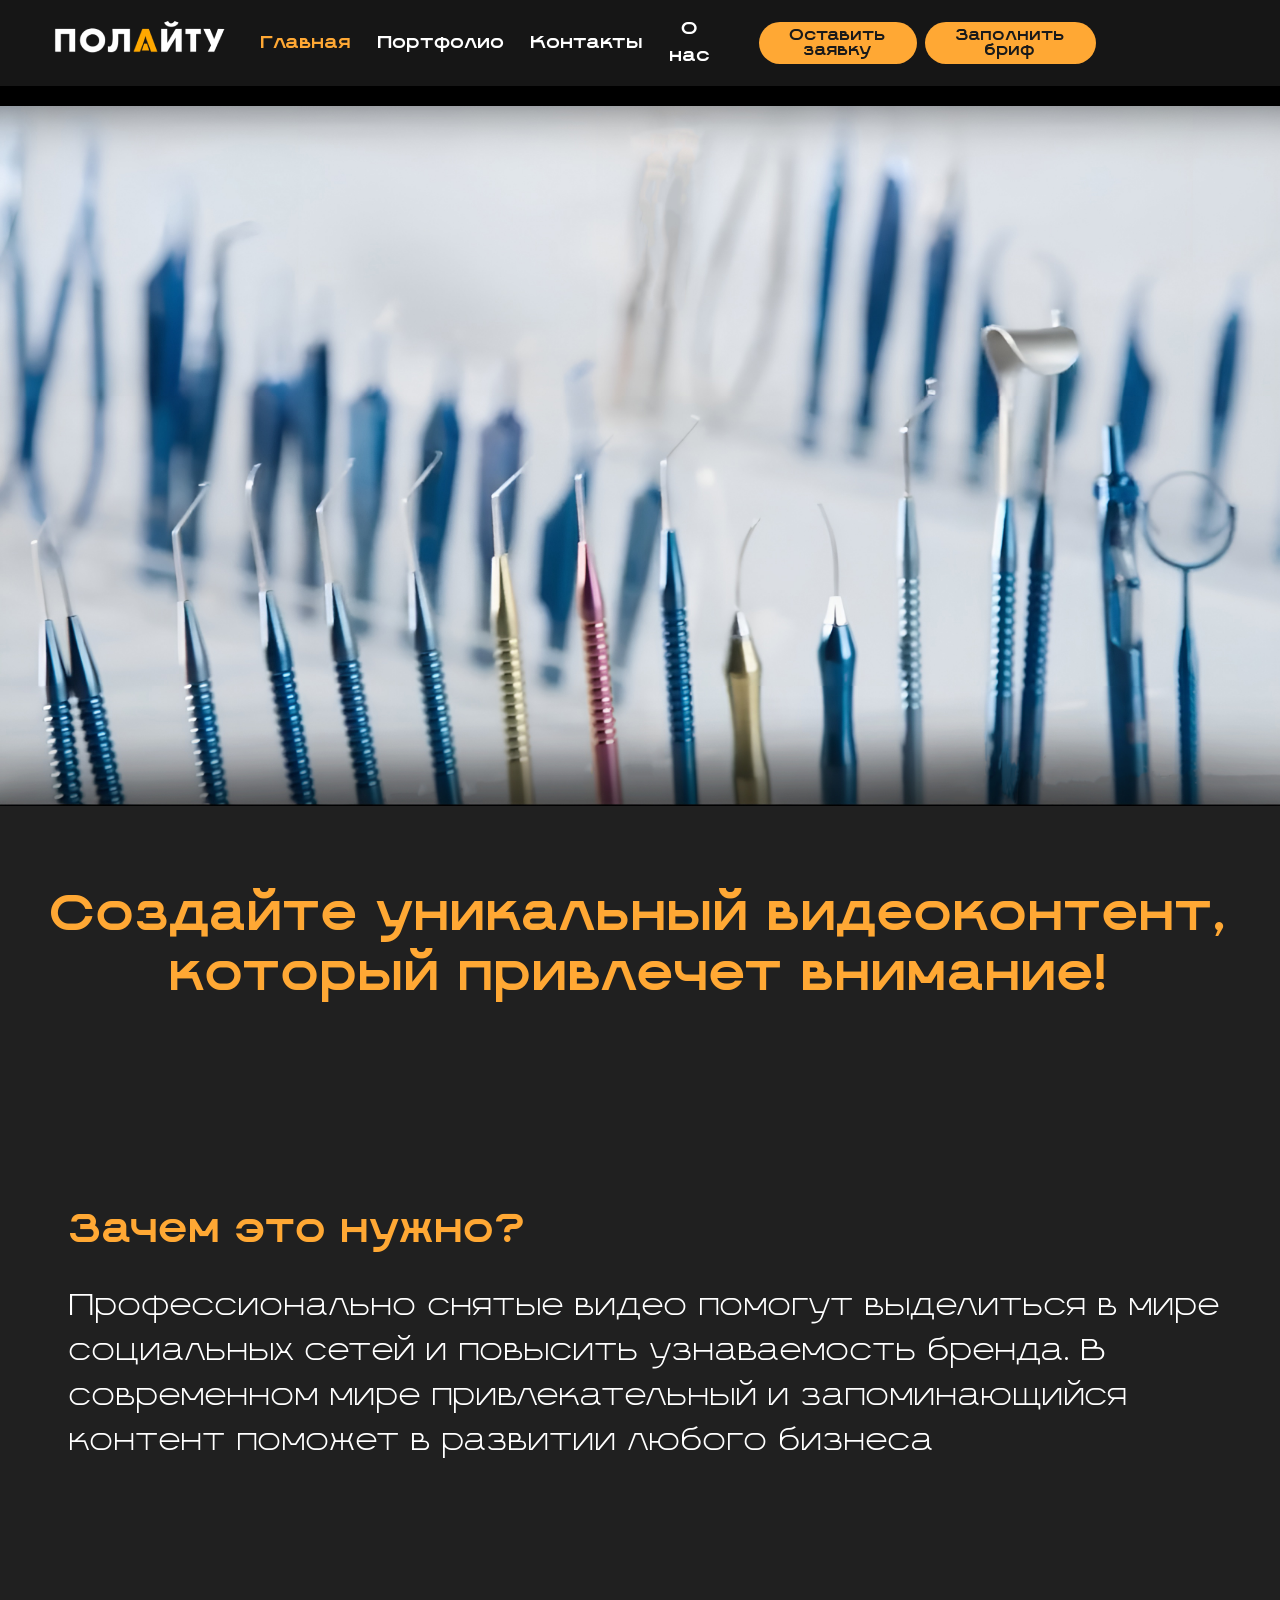
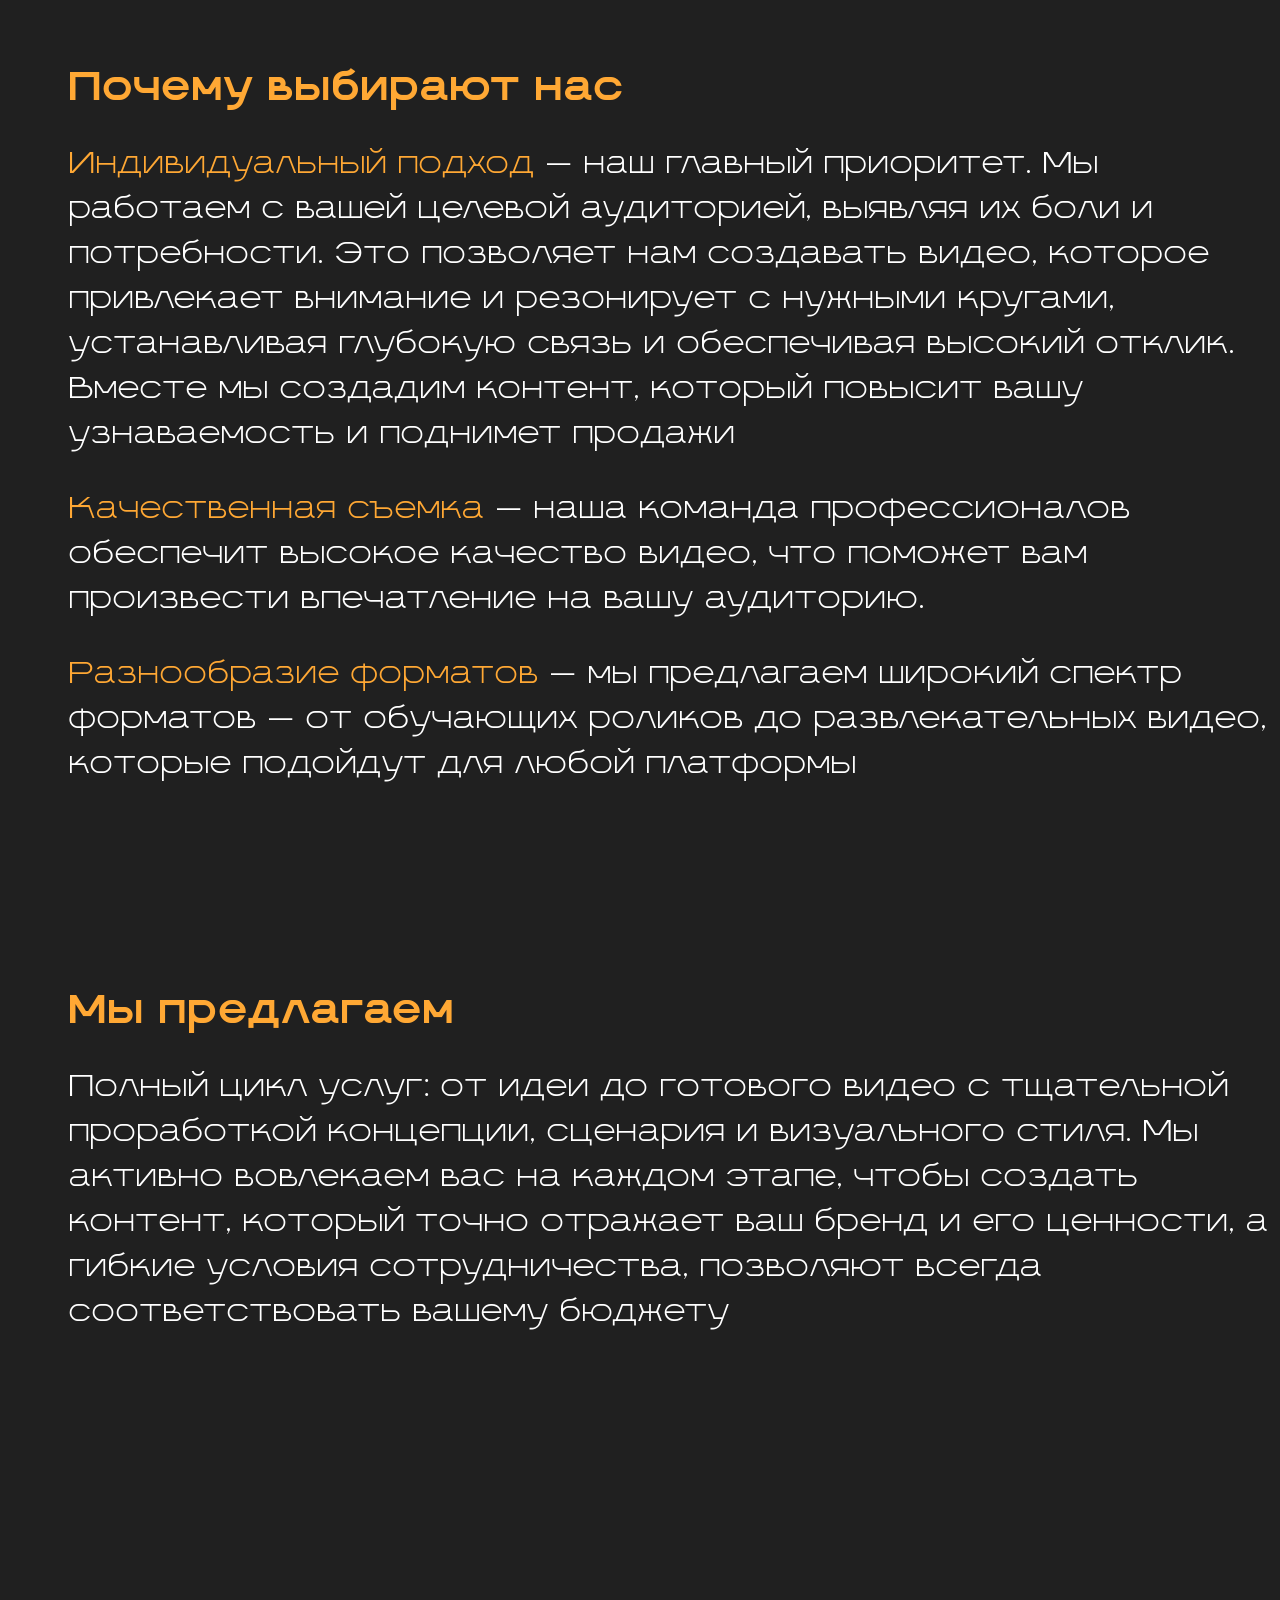
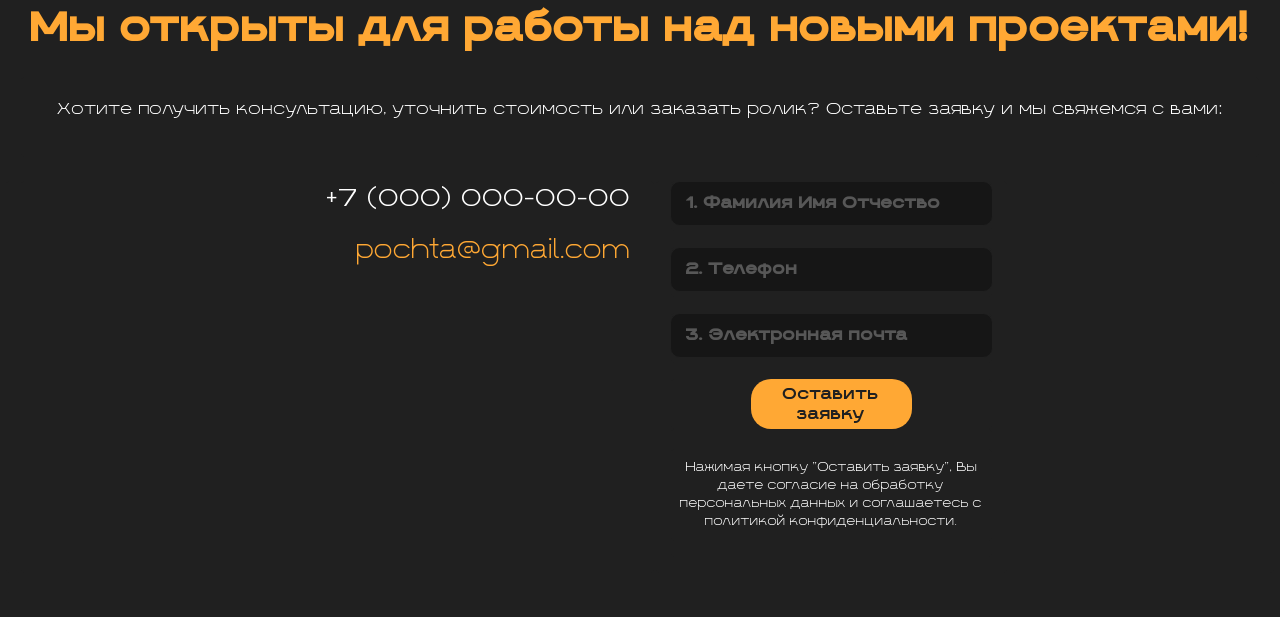
==== about_us.html @ df51874c "about us" ====
<!DOCTYPE html>
<html lang="en">
<head>
    <meta charset="UTF-8">
    <meta name="viewport" content="width=device-width, initial-scale=1.0">
    <link href="https://stackpath.bootstrapcdn.com/bootstrap/4.5.2/css/bootstrap.min.css" rel="stylesheet">
    <link rel="stylesheet" href="https://cdnjs.cloudflare.com/ajax/libs/font-awesome/6.0.0-beta3/css/all.min.css">
    <link rel="stylesheet" href="css/index.css">
    <link rel="stylesheet" href="css/about_us.css">
    <title>Document</title>
</head>
<header>
    <nav class="navbar navbar-expand">
        <div class="container-fluid">
            <div class="navbar-collapse justify-content-end col-8 col-xl-7" id="navbarNav">
                <ul class="navbar-nav">
                    <li class="nav-item">
                        <img src="src/img/main/logo.png">
                    </li>
                    <li class="nav-item p-d-flex">
                        <a class="nav-link active" href="index.html">Главная</a>
                    </li>
                    <li class="nav-item p-d-flex">
                        <a class="nav-link" href="portfolio.html">Портфолио</a>
                    </li>
                    <li class="nav-item p-d-flex">
                        <a class="nav-link" href="#">Контакты</a>
                    </li>
                    <li class="nav-item p-d-flex">
                        <a class="nav-link" href="#">О нас</a>
                    </li>
                </ul>
            </div>
            <div class="navbar-buttons d-flex justify-content-start col-4 col-xl-5">
                <button class="btn btn-custom mr-2"><a href="#form">Оставить <br>заявку</a></button>
                <button class="btn btn-custom"><a href="brief.html">Заполнить <br>бриф</a></button>
            </div>
        </div>
    </nav>
</header>
<body>
    <div class="black-top"></div>
    <button id="menu-toggle" class="menu-toggle">
        <i class="fas fa-bars"></i>
    </button>

    <!-- Sliding menu -->
    <div id="slide-menu" class="slide-menu" style="padding-top: 14px;">
        <ul class="navbar-nav flex-column">
            <li class="nav-item-menu">
                <img src="src/img/logo.png" alt="Logo" class="menu-logo">
            </li>
            <li class="nav-item-menu p-d-flex active border-b">
                <a class="nav-link" href="index.html" style="font-size: 25px !important;">Главная</a>
            </li>
            <li class="nav-item-menu p-d-flex border-b">
                <a class="nav-link" href="portfolio.html" style="font-size: 25px !important;">Портфолио</a>
            </li>
            <li class="nav-item-menu p-d-flex border-b">
                <a class="nav-link" href="#" style="font-size: 25px !important;">Контакты</a>
            </li>
            <li class="nav-item-menu p-d-flex border-b">
                <a class="nav-link" href="#" style="font-size: 25px !important;">О нас</a>
            </li>
            <li class="nav-item-menu mt-5">
                <button class="btn btn-custom mr-2" style="font-size: 25px !important;">Оставить заявку</button>
            </li>
            <li class="nav-item-menu">
                <button class="btn btn-custom active-button" style="font-size: 25px !important;"><a href="brief.html" class="active">Заполнить бриф</a></button>
            </li>
        </ul>
    </div>
    <!-- Overlay -->
    <div id="overlay" class="overlay"></div>
    <script src="js/script.js"></script>

    <section class="about-us-container">
        <div class="about-us-head">
            <img src="/src/img/main/one_new.jpg" alt="photo">
            <h1>Создайте уникальный видеоконтент,<br> который привлечет внимание!</h1>
        </div>

        <div class="why-its-needs">
            <h2>Зачем это нужно?</h2>
            <p>Профессионально снятые видео помогут выделиться в мире социальных сетей и повысить узнаваемость бренда. В современном мире привлекательный и запоминающийся контент поможет в развитии любого бизнеса</p>
        </div>

        <div class="why-choose-us">
            <h2>Почему выбирают нас</h2>
            <p class="wcup"><span style="color: #ffa834">Индивидуальный подход</span> — наш главный приоритет. Мы работаем с вашей целевой аудиторией, выявляя их боли и потребности. Это позволяет нам создавать видео, которое привлекает внимание и резонирует с нужными кругами, устанавливая глубокую связь и обеспечивая высокий отклик. Вместе мы создадим контент, который повысит вашу узнаваемость и поднимет продажи</p>
            <p class="wcup"><span style="color: #ffa834">Качественная съемка</span> — наша команда профессионалов обеспечит высокое качество видео, что поможет вам произвести впечатление на вашу аудиторию.</p>
            <p><span style="color: #ffa834">Разнообразие форматов</span> — мы предлагаем широкий спектр форматов — от обучающих роликов до развлекательных видео, которые подойдут для любой платформы</p>
        </div>

        <div class="we-offer">
            <h2>Мы предлагаем</h2>
            <p>Полный цикл услуг: от идеи до готового видео с тщательной проработкой концепции, сценария и визуального стиля. Мы активно вовлекаем вас на каждом этапе, чтобы создать контент, который точно отражает ваш бренд и его ценности, а гибкие условия сотрудничества, позволяют всегда соответствовать вашему бюджету</p>
        </div>
    </section>

    <div class="application-form" id="form">
        <h1 class="text-center mb-4">Мы открыты для работы над новыми проектами!</h1>
        <section class="form-substr mb-4">
            <p>Хотите получить консультацию, уточнить стоимость или заказать ролик? Оставьте заявку и мы свяжемся с вами:</p>
        </section>
        <section class="row row-cols-1 row-cols-lg-2 contact-info mb-4 justify-content-center">
            <div class="col-12 col-lg-6 pr-4 mb-4 mb-lg-0">
                <p id="form-num">+7 (000) 000-00-00</p>
                <p id="form-mail">pochta@gmail.com</p>
            </div>
            <form id="application-form" class="col-12 col-lg-6 row">
                <div class="row row-cols-1 col-10 col-sm-8 col-lg-7 offset-1 offset-sm-2 offset-lg-0 form-inner">
                    <div class="form-group justify-content-center">
                        <input type="text" class="form-controle" id="fullname" name="fullname" placeholder="1. Фамилия Имя Отчество" required>
                    </div>
                    <div class="form-group justify-content-center">
                        <input type="tel" class="form-controle" id="phone" name="phone" placeholder="2. Телефон" required>
                    </div>
                    <div class="form-group justify-content-center">
                        <input type="email" class="form-controle" id="email" name="email" placeholder="3. Электронная почта" required>
                    </div>
                    <div class="d-flex justify-content-center">
                        <button type="submit" class="btn btn-primary col-8 col-sm-6">Оставить<br>заявку</button>
                    </div>
                    <div class="form-group">
                        <p class="privacy">Нажимая кнопку "Оставить заявку", Вы даете согласие на обработку персональных данных и соглашаетесь с политикой конфиденциальности.</p>
                    </div>
                </div>
            </form>
            
        </section>
    </div>

    <script src="https://code.jquery.com/jquery-3.5.1.slim.min.js"></script>
    <script src="https://cdn.jsdelivr.net/npm/@popperjs/core@2.5.4/dist/umd/popper.min.js"></script>
    <script src="https://stackpath.bootstrapcdn.com/bootstrap/4.5.2/js/bootstrap.min.js"></script>
</body>
</html>
---- css/index.css ----
/* Подключение шрифта Etude Noire из папки src/fonts */
@font-face {
    font-family: 'Etude Noire Medium'; 
    src: url('/src/fonts/Etude Noire Medium.ttf') format('truetype');
    font-weight: normal; 
    font-style: normal; 
}
@font-face {
    font-family: 'Etude Noire Bold'; 
    src: url('src/fonts/Etude Noire Bold.ttf') format('truetype');
    font-weight: normal; 
    font-style: normal; 
}
@font-face {
    font-family: 'Etude Noire Light'; 
    src: url('/src/fonts/Etude Noire Light.ttf') format('truetype');
    font-weight: normal; 
    font-style: normal; 
}
@font-face {
    font-family: 'Etude Noire Regular'; 
    src: url('src/fonts/Etude Noire Regular.ttf') format('truetype');
    font-weight: normal; 
    font-style: normal; 
}


body, h1, h2, h3, h4, h5, h6, p, a, button, .nav-link, .btn, .case-button a {
    font-family: 'Etude Noire Medium', sans-serif;
}

body {
    margin: 0;
    background-color: #202020;
    color: white;
}

html {
    scroll-behavior: smooth;
  }

/* Main-video */


.video-container {
    position: relative;
    width: 100%; 
    height: 750px; 
    margin: 0 auto;
    overflow: hidden; 
    margin-bottom: 100px;
}

#myVideo {
    position: absolute;
    top: 0;
    left: 0;
    width: 100%;
    height: 100%;
    object-fit: cover; 
    z-index: -1;
}

.black-top {
    background-color: black;
    height: 20px;
    width: 100%;
}

.black-bottom {
    background-color: black;
    height: 20px;
    position: absolute;
    bottom: 0;
    left: 0;
    width: 100%;
}

.container-fluid {
    position: relative;
    z-index: 1;
    height: 100%; 
    display: flex;
    align-items: center;
    justify-content: center; 
    text-align: center;
}

.text-center {
    text-align: center;
}

.img-fluid {
    max-width: 100%;
    height: auto;
}

.display-3 {
    font-size: 150px;
    font-weight: 600;
    line-height: 1.2;
    margin-bottom: -20px !important;
}

.display-4 {
    font-size: 25px;
    font-weight: 600;
    line-height: 1.2;
    margin-bottom: 50px !important;
}

.lead {
    font-family: "Etude Noire Light", sans-serif;
    font-size: 30px;
    font-weight: 100;
}

.btn-warning {
    color: #fff;
    background-color: #FFA834;
    border-color: #FFA834;
    border-radius: 50px;
    padding: 10px 70px;
    line-height: 22px;

}

/*Коротко о нас*/
.section-title {
    color: #ffa834;
    font-size: 50px;
    margin-bottom: 20px;
    font-weight: 800;
}


.about-us-content {
    font-family: 'Etude Noire Light', sans-serif;
    margin-top: 40px;
}
.custom-span {
    display: inline-block; 
    margin-bottom: 10px; 
}


.feature {
    text-align: center;
    margin-bottom: 40px;
}

.feature h3 {
    color: #ffffff;
    font-size: 1.5rem;
    margin-bottom: 20px;
}

.feature p {
    font-family: 'Etude Noire Light';
}

.feature-icon {
    width: 100px;
    height: 100px;
    background-color: #FFA834;
    border-radius: 50%;
    display: flex;
    align-items: center;
    justify-content: center;
    margin: 0 auto 20px;
}

.feature-icon svg {
    width: 60px;
    height: 60px;
    fill: #1a1a1a;
}

.about-icon {
    color: #1a1a1a;
}
.about-us {
    opacity: 0;
    animation: fadeIn 2s forwards;
}
.section-title {
    animation-delay: 0s;
}
.about-us-content {
    animation-delay: 1s;
}
.feature {
    opacity: 0;
    animation: fadeIn 2s forwards;
}
.feature {
    animation-delay: 2s;
}


/*Кейсы*/
.cases-content {
    opacity: 0;
    transition: opacity 0.5s ease-in-out, transform 0.5s cubic-bezier(0.4, 0, 0.2, 1);
}

.title-container {
    height: 250px;
}

.imij, .klips, .reports, .photo, .social {
    margin: 20px 0px;
    width: 100%;
    height: 800px;
    background-size: cover; 
    background-position: center;
    background-repeat: no-repeat;
    transition: filter 2s ease; /*появление цвета!!!!!!!!!!!!*/
    filter: grayscale(100%); 
    overflow: hidden;
}

.klips:hover .cases-content,
.photo:hover .cases-content {
    opacity: 1;
    transform: translateX(0);
}

.klips .cases-content,
.photo .cases-content {
    transform: translateX(-50%);
}

.imij:hover .cases-content,
.reports:hover .cases-content,
.social:hover .cases-content {
    opacity: 1;
    transform: translateX(0);
}

.imij .cases-content,
.reports .cases-content,
.social .cases-content {
    transform: translateX(50%);
}



.imij:hover, .klips:hover, .reports:hover, .photo:hover, .social:hover {
    filter: grayscale(0%); 
}

.klips h1, .reports h1, 
.photo h1, .social {
    font-size: 70px;
    font-weight: 700;
}

.imij h1 {
    font-size: 70px;
    font-weight: 600;
    color: rgba(15, 51, 78, 1);
}

.klips h1 {
    color: rgba(255, 71, 129, 1);
}

.reports h1 {
    color: rgba(72, 255, 154, 1);
}

.photo h1 {
    color: rgba(188, 166, 151, 1);
}

.social h1 {
    color: rgba(103, 65, 53, 1);
    font-weight: 600;
    font-size: 80px;
}

.imij {
    background-image: url('/src/img/main/one_new.jpg');
}

.klips {
    background-image: url('/src/img/main/two_new.png');
}

.reports {
    background-image: url('/src/img/main/three.png');
}

.photo {
    background-image: url('/src/img/main/four.jpg');
}

.social {
    background-image: url('/src/img/main/five_new.png');
}

.cases-content {
    height: 100%;
    padding-bottom: 100px;
}

.imij .cases-content {
    background-color: rgba(219, 224, 230, 0.8);
}

.klips .cases-content {
    background-color: rgba(125, 53, 70, 0.8);
}

.reports .cases-content {
    background-color: rgba(0, 112, 50, 0.5);
}

.photo .cases-content {
    background-color: rgba(34, 48, 42, 0.8);
}

.social .cases-content {
    background-color: rgba(255, 152, 121, 0.7);
}

.case-button { 
    height: 80px;
    color: white;
    border: none;
    padding: 10px 20px;
    font-size: 16px;
    border-radius: 5px;
    transform: scale(1);
    transition: transform 2s ease, background-color 2s ease;
    line-height: 20px !important;
}

.case-button:hover {
    transform: scale(1.1);
    transition: transform 0.5s ease, background-color 0.5s ease;
}

.imij .case-button {
    background-color: rgba(15, 51, 78, 1) !important;
}

.imij .case-button:hover {
    background-color: rgb(28, 113, 177) !important; 
}

.klips .case-button {
    background-color: rgba(255, 71, 129, 1) !important;
}

.klips .case-button:hover {
    background-color: rgba(255, 100, 150, 1) !important; 
}

.reports .case-button {
    background-color: rgba(72, 255, 154, 1) !important;
}

.reports .case-button:hover {
    background-color: rgb(20, 254, 125) !important; 
}

.photo .case-button {
    background-color: rgba(188, 166, 151, 1) !important;
}

.photo .case-button:hover {
    background-color: rgba(210, 190, 170, 1) !important; 
}

.social .case-button {
    background-color: rgba(103, 65, 53, 1);
}

.social .case-button:hover {
    background-color: rgb(144, 94, 79);
}

.case-button a {
    font-size: 30px;
    color: white !important;
}

#imij-title, #klips-title, #reports-title, #photo-title, #social-title {
    transition: opacity 0.5s ease;
}





/*Шапка*/
/* Existing styles */

a.active {
    color: #ffa834 !important;
}

.navbar {
    background-color: #161616;
}

.navbar-nav .nav-link {
    color: white;
    font-size: 18px;
    margin-right: 10px;
}

.nav-link:hover {
    color: #ffa834;
}

.navbar ul li a.active {
    color: #ffa834;
}

.btn-custom {
    background-color: #ffa834;
    color: #1a1a1a;
    border-radius: 30px;
    transition: background-color 0.3s;
    line-height: 15px;
    padding: 5px 30px;
}

.btn-custom:hover {
    background-color: #eaa03d;
}

a {
    text-decoration: none;
    color: #1a1a1a;
}

a:hover {
    color: #1a1a1a;
    text-decoration: none;
}

.active-button {
    background-color: black !important;
    color: #eaa03d !important;
}

/* New styles for the menu button and sliding menu */
.menu-toggle {
    position: fixed;
    top: 20px;
    right: 20px;
    background-color: #ffa834;
    border: none;
    border-radius: 50%;
    width: 50px;
    height: 50px;
    display: flex;
    align-items: center;
    justify-content: center;
    cursor: pointer;
    z-index: 1000;
    display: none;
}

.nav-item-menu img {
    padding-right: 40px;
    padding-bottom: 10px;
}

.menu-toggle i {
    color: black;
    font-size: 24px;
}

.slide-menu {
    position: fixed;
    top: 0;
    right: -320px;
    width: 320px;
    height: 100%;
    background-color: #161616;
    transition: right 0.3s ease;
    z-index: 999;
    overflow-y: auto;
    padding: 20px;
}

.slide-menu ul {
    list-style: none;
    padding: 0;
    margin: 0;
}

.slide-menu .nav-link {
    color: white;
    padding: 15px 20px;
}

.border-b {
    border-bottom: 1px solid #444444;
}

.slide-menu .nav-link:hover {
    background-color: #ffa834;
    color: black;
}

.slide-menu .btn-custom {
    width: calc(100% - 40px);
    margin: 10px 20px;
}

.menu-logo {
    display: block;
    margin: 0 auto 20px;
    max-width: 100%;
    height: auto;
}

/* Overlay styles */
.overlay {
    position: fixed;
    top: 0;
    left: 0;
    width: 100%;
    height: 100%;
    background-color: rgba(0, 0, 0, 0.5);
    z-index: 998;
    display: none;
}



/* Work */
.work-container {
    padding: 50px 20px;
    margin: 0 auto;
    margin-bottom: 100px;
}

.work-text {

    font-weight: 600;
    font-size: 45px;
    color: #FFA834;
    margin-bottom: 70px;
}

.work {
    padding: 20px;
}

.yellow-border {
    border-right: 2px solid #FFA834;
}

.col-md-4:last-child {
    border-right: none;
}

.row h2 {
    color: white;
    margin-bottom: 20px;
}

.list-unstyled {
    padding: 0;
}

.list-unstyled li {
    background-color: transparent;
    border: 1px solid white;
    border-radius: 15px;
    padding: 5px; 
    margin-bottom: 15px; 
    text-align: center;
    height: 60px; 
    display: flex;
    align-items: center;
    justify-content: center;
}

.text-warning {
    color: #FFA834;
}

.p-d-flex {
    display: flex;
    align-items: center;
}

.p-d-flex p {
    margin: 0px !important;
}

.mtt-rem1 {
    margin-top: 5.999rem;
}

.mtt-rem2 {
    margin-top: 5.999rem;
}







/* Clients */
.client-container {
    background-color: #202020;
    margin-bottom: 50px;
    padding-bottom: 50px;
}

.client-container h1 {
    color: #FFA834;
    margin-bottom: 80px;
    font-weight: 600;
}
.client-carousel {
    display: flex;
    overflow: hidden;
    position: relative;
    width: 100%;
    margin: 20px auto;
}

.client-carousel .client-carousel-inner {
    display: flex;
    animation: scroll 30s linear infinite;
}

.client-carousel .client-carousel-item {
    display: flex;
    justify-content: space-around;
    min-width: 100%;
    height: 150px;
    width: auto;
}

.clientcarousel-item img {
    width: auto; 
    height: 150px;
    margin: 0 10px;
}

@keyframes scroll {
    0% {
        transform: translateX(0);
    }
    100% {
        transform: translateX(-50%);
    }
}





/*Reviews*/


.carousel {
    width: 1000px;
}

.review-container {
    background-color: #202020;
    padding: 20px;
    position: relative;
    display: flex;
    flex-direction: column;
    align-items: center;
}

.review-text-container {
    text-align: center;
    margin-bottom: 20px;
    position: relative;
}

.review-text {
    margin-bottom: 20px;
    color: #FFA834;
    
}

.review-text h1 {
    font-weight: 600;
}

.review-wrapper {
    display: flex;
    justify-content: center;
    flex-wrap: wrap;
    gap: 50px;
    margin: 0 auto; 
    position: relative; 
}

.review {
    background-color: #3A3A3A;
    padding: 20px;
    border-radius: 20px;
    margin-bottom: 40px;
    height: 250px;
    display: flex;
    align-items: flex-start;
    box-sizing: border-box;
}

.review img {
    width: 50px;
    height: 50px;
    border-radius: 50%;
    margin-right: 20px;
}

.review h5 {
    margin-bottom: 5px;
    font-size: 15px;
    font-weight: 600;
}
.review p {
    margin-bottom: 10px;
}

.review p:last-child {
    margin-bottom: 0;
}

.reviewer-position {
    line-height: 10px;
    font-size: 10px;
    color: #FFA834;
}

.carousel-control-prev,
.carousel-control-next {
    background-color: #FFA834;
    border-radius: 50%;
    width: 40px;
    height: 40px;
    top: 50%;
    transform: translateY(-50%);
    opacity: 1;
    display: flex;
    align-items: center;
    justify-content: center;
    z-index: 1;
}

.carousel-control-prev-icon,
.carousel-control-next-icon {
    background-color: #FFA834;
    border-radius: 50%;
    width: 20px;
    height: 20px;
    display: inline-block;
}

.carousel-indicators-container {
    position: relative;
    width: 100%;
    display: flex;
    justify-content: center;
    margin-top: 20px;
}

.carousel-indicators {
    display: flex;
    gap: 10px;
    list-style: none;
    padding: 0;
    margin: 0;
}

.carousel-indicators li {
    width: 15px;
    height: 15px;
    border-radius: 50%;
    background-color: #FFA834;
    cursor: pointer;
    opacity: 0.7;
    transition: opacity 0.3s ease, background-color 0.3s ease;
}

.carousel-indicators > :nth-child(4),
.carousel-indicators > :nth-child(5),
.carousel-indicators > :nth-child(6) {
    display: none;
}

.carousel-indicators .active {
    background-color: #FFD700;
    opacity: 1;
}

.hiden {
    display: none;
}









/*Footer*/


.application-form h1 {
    color: #FFA834;
    text-align: center;
    margin-top: 50px;
    font-weight: 600;
}

.application-form p {
    font-family: 'Etude Noire Light';
    color: #ffffff;
    font-size: 16px;

}

.form-substr {
    background-color: #202020;
    padding: 20px;
    border-radius: 5px;
    text-align: center;
}

.contact-info {
    padding: 0px;
    background-color: #202020;
    border-radius: 5px;
}

.contact-info div {
    background-color: #202020;
    border-radius: 5px;
}

#form-num {
    color: #ffffff;
    font-size: 24px;
    text-align: right;
}

#form-mail {
    color: #FFA834;
    font-size: 24px;
    text-align: right;
}

.application-form {
    background-color: #202020;
    padding: 20px;
}

#application-form label {
    margin-bottom: 5px;
    font-weight: bold;
}

#application-form input[type="text"],
#application-form input[type="tel"],
#application-form input[type="email"] {
    padding: 5px;
    margin-bottom: 5px;
    border: 1px solid #202020;
    border-radius: 10px;
    padding-left: 15px;
    
}

#application-form button {
    padding: 5px;
    background-color: #ffa834;
    color: #202020;
    border: none;
    border-radius: 20px;
    cursor: pointer;
    line-height: 20px;
    padding-left: 30px;
    padding-right: 30px;
}

.privacy {
    margin-top: 20px;
    padding: 10px;
    background-color: #202020;
    border-radius: 5px;
    font-size: 12px !important;
    text-align: center;
}

.form-group input {
    width: 100%;
}

.form-controle {
    background-color: #161616;
    color: #575757;
    height: 45px;
}
.form-controle::placeholder {
    color: #575757;
    opacity: 1; 
    font-weight: 600;
}
.form-controle:-ms-input-placeholder {
    color: #575757;
}
.form-controle::-ms-input-placeholder {
    color: #575757;
}

.form-inner {
    padding: 0px 15px;
}

@media (max-width: 1600px) {

    .imij, .klips,
    .reports, .photo, .social {
        height: 700px;
    }
}

@media (max-width: 1400px) {
    .reports h1 {
        font-size: 80px;
    }

    .imij, .klips,
    .reports, .photo {
        height: 650px;
    }
}

@media (max-width: 1270px) {
    .case-button a {
        font-size: 20px;
    }

    .case-button {
        height: 70px;
    }
}

@media (max-width:1200px) {
    #review-2, #review-4,
    #review-6 {
        display: none;
    }

    .carousel {
        width: 700px;
    }

    #review-2-h, #review-4-h,
    #review-6-h {
        display: flex;
    }

}


@media (max-width: 1162px) {
    .imij h1 {
        font-size: 50px;
    }

    .reports h1 {
        font-size: 60px;
    }

    
}

@media (max-width: 1020px) {
    .navbar-nav .nav-link {
        font-size: 14px;
    }  
}

@media (max-width: 992px) {
    .navbar {
        display: noned;
    }

    .klips h1 {
        font-size: 80px;
    }

    .reports h1 {
        font-size: 52px;
    }

    .case-button {
        height: 60px;
    }

    .photo h1 {
        font-size: 70px;
    }

    .imij, .klips,
    .reports, .photo, .social {
        height: 500px;
    }

    .yellow-border {
        border: none;
    }

    .carousel {
        width: 550px;
    }

    .carousel-control-prev,
    .carousel-control-next {
        display: none;
    }

    #form-mail, #form-num {
        text-align: center;
    }

    .menu-toggle {
        display: flex;
    }

    .navbar-nav .nav-item:not(:first-child),
    .navbar-buttons {
        display: none;
    }

    .slide-menu.active {
        right: 0;
    }

    .overlay.active {
        display: block;
    }

    .navbar-buttons .btn-custom {
        display: none;
    }

    .mtt-rem1 {
        margin-top: 0rem;
    }
    
    .mtt-rem2 {
        margin-top: 0rem;
    }
}

@media (max-width: 768px) {

    .display-3 {
        font-size: 100px;
    }

    .imij .cases-content {
        background-color: rgba(106, 106, 106, 0.8);
    }

    .imij h1 {
        color: white;
    }

    .cases-content.row {
        margin: 0px;
        padding: 50px 0px 100px 0px;
    }

    .klips h1, .reports h1, 
    .photo h1 {
        font-size: 100px;
    }

    .list-unstyled li {
        height: 80px;
    }

    .imij, .klips,
    .reports, .photo, .social {
        height: 400px;
    }
}

@media (max-width: 576px) {
    .display-3 {
        font-size: 70px;
    }

    .display-4 {
        font-size: 26px;
    }

    .lead {
        font-size: 20px;
    }

    .reports h1 {
        font-size: 62px;
    }

    .photo h1 {
        font-size: 80px;
    }

    .carousel {
        width: 400px;
    }

    .review-text h1 {
        font-size: 36px;
    }

    .review-content p {
        font-size: 12px;
    }
    
    .review {
        height: 260px;
    }

    .review-p-2 {
        display: none;
    }
    
    .hiden {
        display: inline;
    }

    .form-inner {
        width: 100% !important;
    }

    .imij, .klips,
    .reports, .photo, .social {
        height: 300px;
    }
}

@media (max-width: 450px) {
    .carousel {
        width: 300px;
    }

    .application-form h1 {
        font-size: 30px;
        margin-bottom: 0px !important;
    }

    .imij, .klips,
    .reports, .photo, .social {
        height: 200px;
    }
}

@media (max-width: 370px) {
    .display-3 {
        font-size: 60px;
    }

    .imij h1 {
        font-size: 48px;
    }

    .klips h1 {
        font-size: 80px;
    }

    .reports h1 {
        font-size: 52px;
    }

    .list-unstyled li p {
        font-size: 12px;
    }

    .work h2 {
        font-size: 22px;
    }

    .list-unstyled li {
        height: 60px;
    }

    .review-text h1 {
        font-size: 32px;
    }

    #fullname, #phone,
    #email {
        font-size: 12px !important;
    }

}
---- css/about_us.css ----
.about-us-head img {
    width: 100%;
    height: 700px;
}

.about-us-head h1 {
    text-align: center;
    margin-top: 80px;
    color: #ffa834;
    margin-bottom: 200px;
    font-size: 50px;
}

.about-us-container h2 {
    color: #ffa834;
    margin-left: 70px;
    font-size: 40px;
    margin-bottom: 30px;
}

.about-us-container p {
    margin-left: 70px;
    font-family: 'Etude Noire Light';
    margin-bottom: 200px;
    font-size: 30px;
}

.wcup {
    margin-bottom: 30px !important;
}
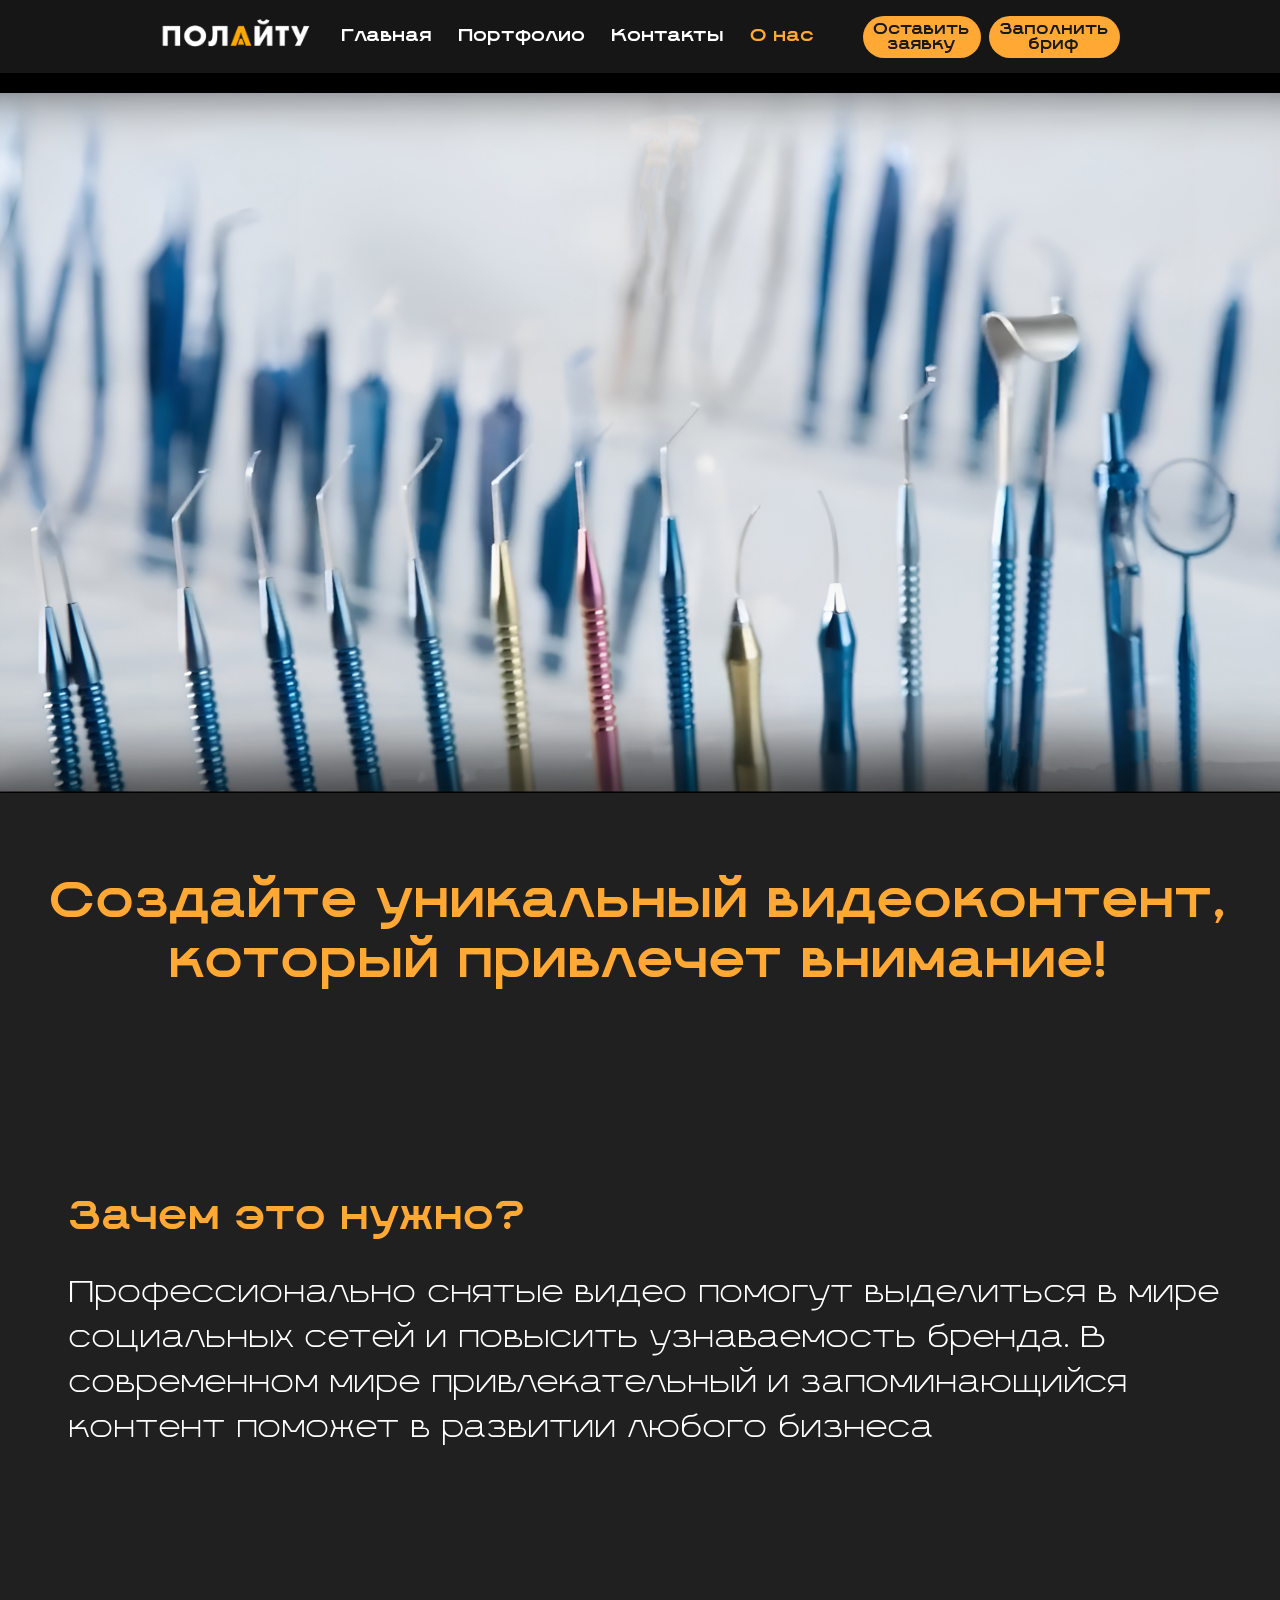
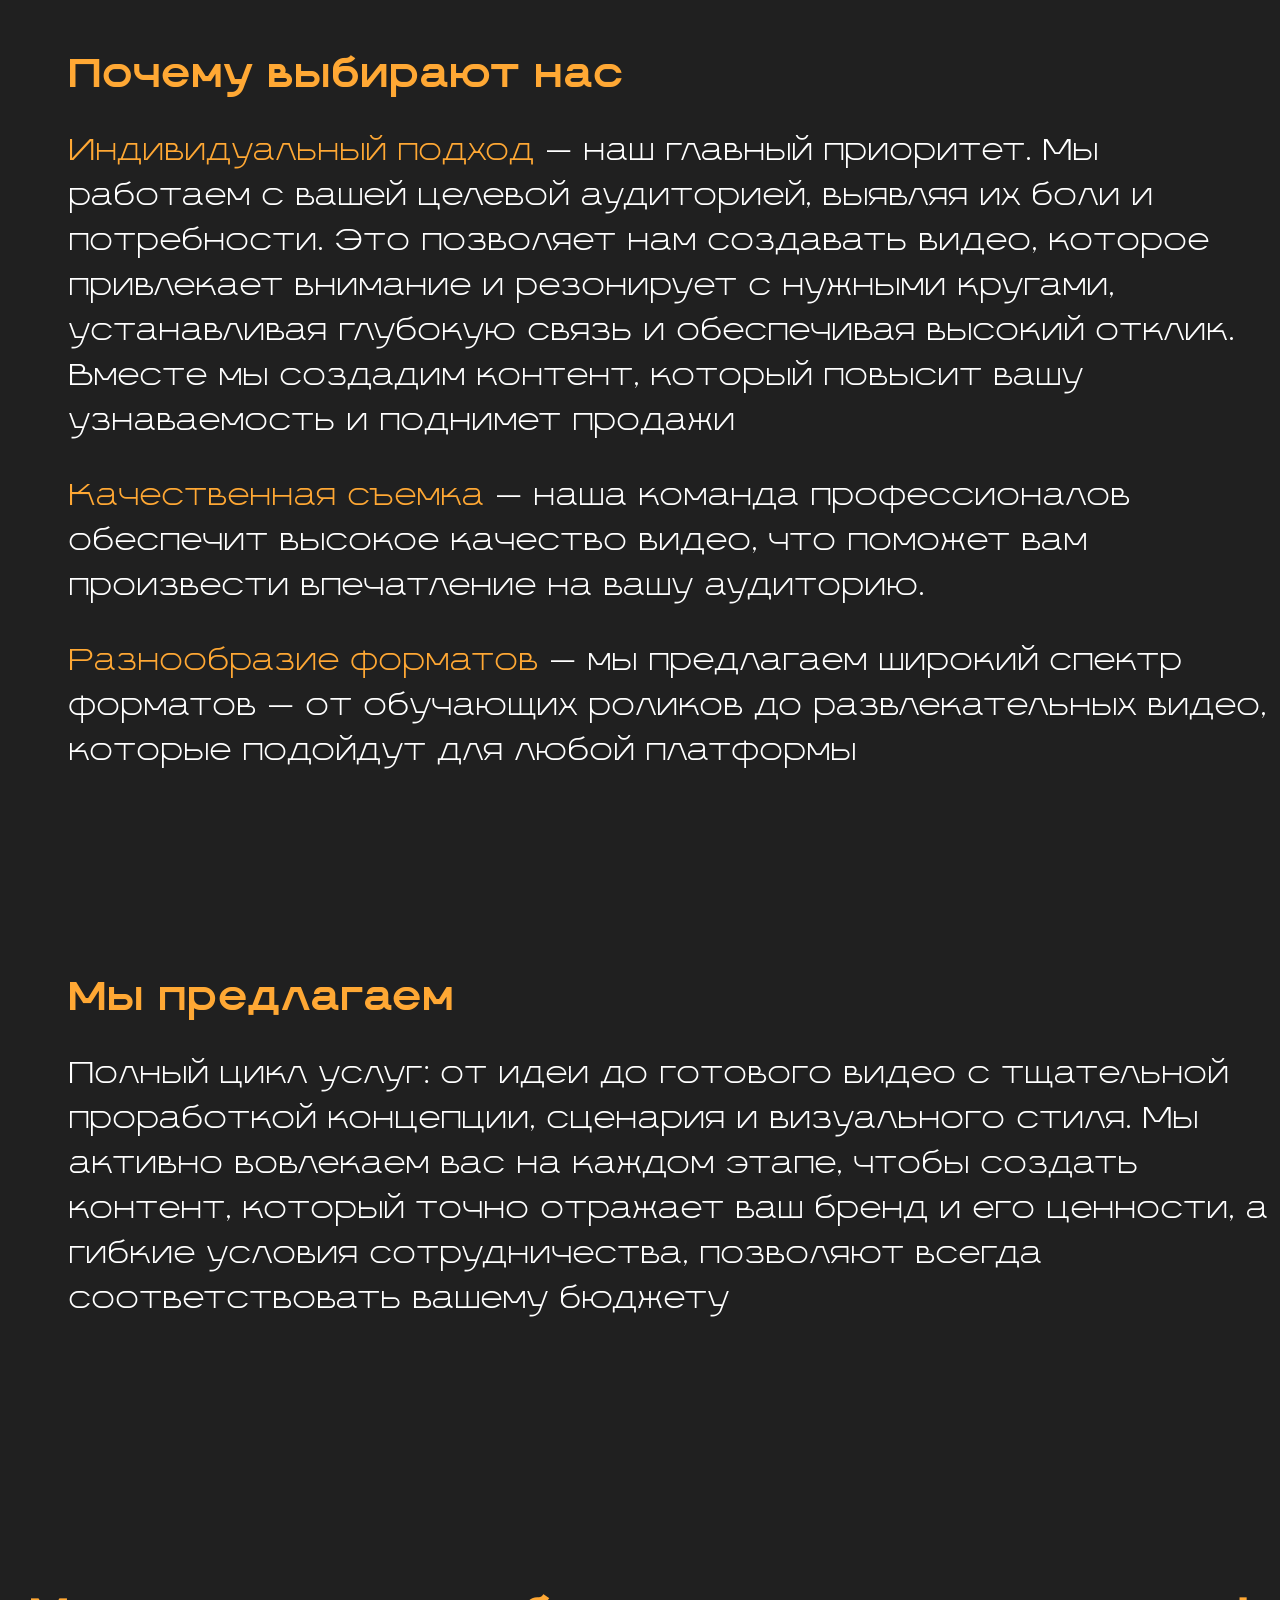
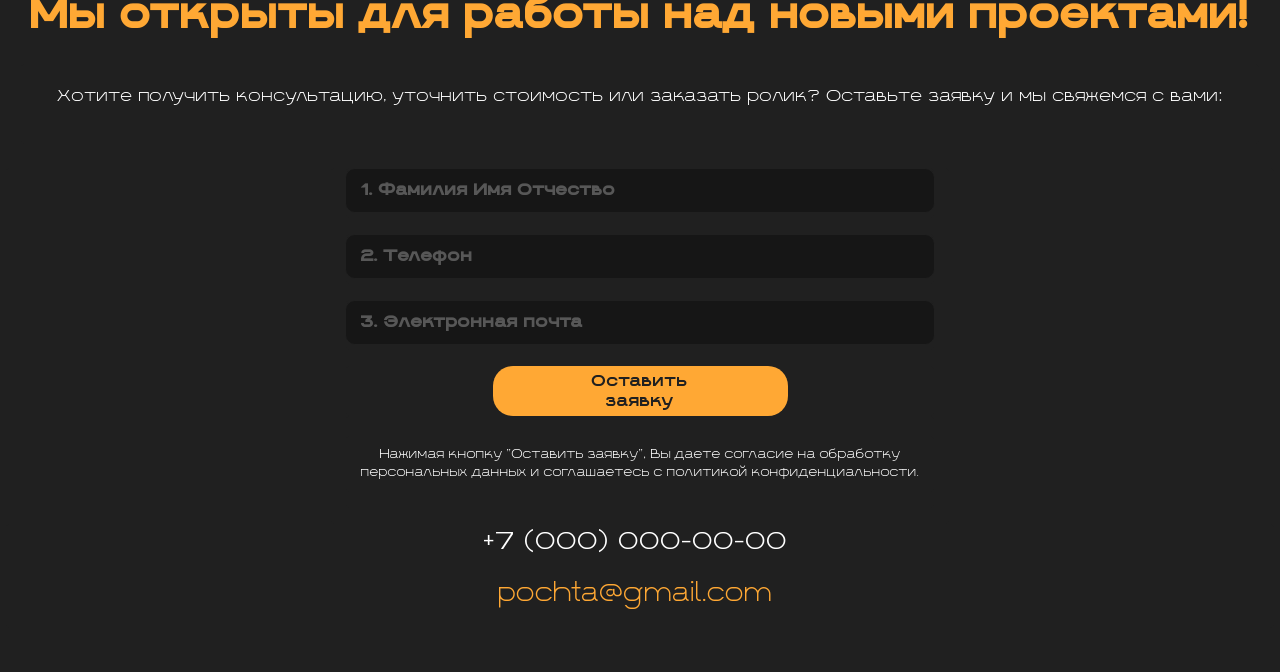
==== commit dc5fcd8e: "popup" ====
--- a/about_us.html
+++ b/about_us.html
@@ -7,18 +7,18 @@
     <link rel="stylesheet" href="https://cdnjs.cloudflare.com/ajax/libs/font-awesome/6.0.0-beta3/css/all.min.css">
     <link rel="stylesheet" href="css/index.css">
     <link rel="stylesheet" href="css/about_us.css">
-    <title>Document</title>
+    <title>О нас</title>
 </head>
 <header>
     <nav class="navbar navbar-expand">
         <div class="container-fluid">
-            <div class="navbar-collapse justify-content-end col-8 col-xl-7" id="navbarNav">
+            <div class="navbar-collapse justify-content-end col-8" id="navbarNav">
                 <ul class="navbar-nav">
                     <li class="nav-item">
                         <img src="src/img/main/logo.png">
                     </li>
                     <li class="nav-item p-d-flex">
-                        <a class="nav-link active" href="index.html">Главная</a>
+                        <a class="nav-link" href="index.html">Главная</a>
                     </li>
                     <li class="nav-item p-d-flex">
                         <a class="nav-link" href="portfolio.html">Портфолио</a>
@@ -27,11 +27,14 @@
                         <a class="nav-link" href="#">Контакты</a>
                     </li>
                     <li class="nav-item p-d-flex">
-                        <a class="nav-link" href="#">О нас</a>
+                        <a class="nav-link active" href="about_us.html">О нас</a>
                     </li>
                 </ul>
             </div>
-            <div class="navbar-buttons d-flex justify-content-start col-4 col-xl-5">
+            <div class="hiden-logo col-10 offset-1">
+                <img src="src/img/main/logo.png">
+            </div>
+            <div class="navbar-buttons d-flex justify-content-start col-4">
                 <button class="btn btn-custom mr-2"><a href="#form">Оставить <br>заявку</a></button>
                 <button class="btn btn-custom"><a href="brief.html">Заполнить <br>бриф</a></button>
             </div>
@@ -48,7 +51,7 @@
     <div id="slide-menu" class="slide-menu" style="padding-top: 14px;">
         <ul class="navbar-nav flex-column">
             <li class="nav-item-menu">
-                <img src="src/img/logo.png" alt="Logo" class="menu-logo">
+                <img src="src/img/main/logo.png" alt="Logo" class="menu-logo">
             </li>
             <li class="nav-item-menu p-d-flex active border-b">
                 <a class="nav-link" href="index.html" style="font-size: 25px !important;">Главная</a>
@@ -60,13 +63,13 @@
                 <a class="nav-link" href="#" style="font-size: 25px !important;">Контакты</a>
             </li>
             <li class="nav-item-menu p-d-flex border-b">
-                <a class="nav-link" href="#" style="font-size: 25px !important;">О нас</a>
+                <a class="nav-link" href="about_us.html" style="font-size: 25px !important;">О нас</a>
             </li>
             <li class="nav-item-menu mt-5">
-                <button class="btn btn-custom mr-2" style="font-size: 25px !important;">Оставить заявку</button>
+                <button class="btn btn-custom mr-2" style="font-size: 20px !important;"><a href="#form">Оставить заявку</a></button>
             </li>
             <li class="nav-item-menu">
-                <button class="btn btn-custom active-button" style="font-size: 25px !important;"><a href="brief.html" class="active">Заполнить бриф</a></button>
+                <button class="btn btn-custom active-button" style="font-size: 20px !important;"><a href="brief.html">Заполнить бриф</a></button>
             </li>
         </ul>
     </div>
@@ -103,13 +106,9 @@
         <section class="form-substr mb-4">
             <p>Хотите получить консультацию, уточнить стоимость или заказать ролик? Оставьте заявку и мы свяжемся с вами:</p>
         </section>
-        <section class="row row-cols-1 row-cols-lg-2 contact-info mb-4 justify-content-center">
-            <div class="col-12 col-lg-6 pr-4 mb-4 mb-lg-0">
-                <p id="form-num">+7 (000) 000-00-00</p>
-                <p id="form-mail">pochta@gmail.com</p>
-            </div>
-            <form id="application-form" class="col-12 col-lg-6 row">
-                <div class="row row-cols-1 col-10 col-sm-8 col-lg-7 offset-1 offset-sm-2 offset-lg-0 form-inner">
+        <section class="row contact-info mb-4 justify-content-center">
+            <form id="application-form" class="col-12 row">
+                <div class="row row-cols-1 col-10 col-sm-8 col-lg-6 offset-1 offset-sm-2 offset-lg-3 form-inner">
                     <div class="form-group justify-content-center">
                         <input type="text" class="form-controle" id="fullname" name="fullname" placeholder="1. Фамилия Имя Отчество" required>
                     </div>
@@ -127,7 +126,10 @@
                     </div>
                 </div>
             </form>
-            
+            <div class="col-12 pr-4 mb-4 mb-lg-0">
+                <p id="form-num">+7 (000) 000-00-00</p>
+                <p id="form-mail">pochta@gmail.com</p>
+            </div> 
         </section>
     </div>
 
--- a/css/index.css
+++ b/css/index.css
@@ -40,8 +40,6 @@
   }
 
 /* Main-video */
-
-
 .video-container {
     position: relative;
     width: 100%; 
@@ -99,7 +97,6 @@
     font-size: 150px;
     font-weight: 600;
     line-height: 1.2;
-    margin-bottom: -20px !important;
 }
 
 .display-4 {
@@ -206,6 +203,8 @@
 
 .title-container {
     height: 250px;
+    padding-left: 0px !important;
+    padding-right: 0px !important;
 }
 
 .imij, .klips, .reports, .photo, .social {
@@ -277,7 +276,7 @@
 .social h1 {
     color: rgba(103, 65, 53, 1);
     font-weight: 600;
-    font-size: 80px;
+    font-size: 60px;
 }
 
 .imij {
@@ -398,6 +397,10 @@
 /*Шапка*/
 /* Existing styles */
 
+.hiden-logo {
+    display: none;
+}
+
 a.active {
     color: #ffa834 !important;
 }
@@ -414,6 +417,10 @@
 
 .nav-link:hover {
     color: #ffa834;
+}
+
+.nav-item img {
+    width: 200px;
 }
 
 .navbar ul li a.active {
@@ -426,7 +433,7 @@
     border-radius: 30px;
     transition: background-color 0.3s;
     line-height: 15px;
-    padding: 5px 30px;
+    padding: 5px 10px;
 }
 
 .btn-custom:hover {
@@ -443,15 +450,10 @@
     text-decoration: none;
 }
 
-.active-button {
-    background-color: black !important;
-    color: #eaa03d !important;
-}
-
 /* New styles for the menu button and sliding menu */
 .menu-toggle {
     position: fixed;
-    top: 20px;
+    top: 14px;
     right: 20px;
     background-color: #ffa834;
     border: none;
@@ -487,6 +489,7 @@
     z-index: 999;
     overflow-y: auto;
     padding: 20px;
+    padding-top: 6px !important;
 }
 
 .slide-menu ul {
@@ -520,6 +523,8 @@
     max-width: 100%;
     height: auto;
 }
+
+
 
 /* Overlay styles */
 .overlay {
@@ -578,7 +583,7 @@
     padding: 5px; 
     margin-bottom: 15px; 
     text-align: center;
-    height: 60px; 
+    min-height: 60px; 
     display: flex;
     align-items: center;
     justify-content: center;
@@ -852,13 +857,13 @@
 #form-num {
     color: #ffffff;
     font-size: 24px;
-    text-align: right;
+    text-align: center;
 }
 
 #form-mail {
     color: #FFA834;
     font-size: 24px;
-    text-align: right;
+    text-align: center;
 }
 
 .application-form {
@@ -928,6 +933,10 @@
     padding: 0px 15px;
 }
 
+.container-fluid {
+    flex-wrap: wrap !important;
+}
+
 @media (max-width: 1600px) {
 
     .imij, .klips,
@@ -938,12 +947,16 @@
 
 @media (max-width: 1400px) {
     .reports h1 {
-        font-size: 80px;
+        font-size: 60px;
     }
 
     .imij, .klips,
     .reports, .photo {
         height: 650px;
+    }
+
+    .cases-content {
+        padding-bottom: 60px;
     }
 }
 
@@ -972,6 +985,10 @@
         display: flex;
     }
 
+    .reports h1 {
+        font-size: 50px;
+    }
+
 }
 
 
@@ -980,17 +997,9 @@
         font-size: 50px;
     }
 
-    .reports h1 {
-        font-size: 60px;
-    }
-
-    
-}
-
-@media (max-width: 1020px) {
     .navbar-nav .nav-link {
         font-size: 14px;
-    }  
+    }
 }
 
 @media (max-width: 992px) {
@@ -1017,6 +1026,8 @@
     .imij, .klips,
     .reports, .photo, .social {
         height: 500px;
+        filter: grayscale(0%); 
+        overflow: hidden;
     }
 
     .yellow-border {
@@ -1040,7 +1051,7 @@
         display: flex;
     }
 
-    .navbar-nav .nav-item:not(:first-child),
+    .navbar-nav .nav-item,
     .navbar-buttons {
         display: none;
     }
@@ -1064,12 +1075,41 @@
     .mtt-rem2 {
         margin-top: 0rem;
     }
+
+    .hiden-logo {
+        display: block;
+    }
+
+    .display-3 {
+        font-size: 120px;
+    }
+
+    .cases-content {
+        opacity: 1;
+        margin: 0px !important;
+    }
+
+    .klips .cases-content,
+    .photo .cases-content {
+        transform: translateX(0%);
+    }
+
+    .imij .cases-content,
+    .reports .cases-content,
+    .social .cases-content {
+        transform: translateX(0%);
+    }
+
 }
 
 @media (max-width: 768px) {
 
     .display-3 {
-        font-size: 100px;
+        font-size: 90px;
+    }
+
+    .lead {
+        font-size: 20px;
     }
 
     .imij .cases-content {
@@ -1078,25 +1118,6 @@
 
     .imij h1 {
         color: white;
-    }
-
-    .cases-content.row {
-        margin: 0px;
-        padding: 50px 0px 100px 0px;
-    }
-
-    .klips h1, .reports h1, 
-    .photo h1 {
-        font-size: 100px;
-    }
-
-    .list-unstyled li {
-        height: 80px;
-    }
-
-    .imij, .klips,
-    .reports, .photo, .social {
-        height: 400px;
     }
 }
 
@@ -1106,19 +1127,15 @@
     }
 
     .display-4 {
-        font-size: 26px;
+        font-size: 18px;
     }
 
     .lead {
         font-size: 20px;
     }
 
-    .reports h1 {
-        font-size: 62px;
-    }
-
     .photo h1 {
-        font-size: 80px;
+        font-size: 60px;
     }
 
     .carousel {
@@ -1148,14 +1165,13 @@
     .form-inner {
         width: 100% !important;
     }
-
-    .imij, .klips,
-    .reports, .photo, .social {
-        height: 300px;
-    }
 }
 
 @media (max-width: 450px) {
+    .display-3 {
+        font-size: 50px;
+    }
+
     .carousel {
         width: 300px;
     }
@@ -1165,28 +1181,32 @@
         margin-bottom: 0px !important;
     }
 
-    .imij, .klips,
-    .reports, .photo, .social {
-        height: 200px;
+    .reports h1 {
+        font-size: 42px;
+    }
+
+    .klips h1 {
+        font-size: 60px;
+    }
+
+    .imij h1 {
+        font-size: 40px;
+    }
+
+    .social h1 {
+        font-size: 50px;
+    }
+
+    .case-button a {
+        font-size: 16px;
+    }
+
+    .cases-content {
+        padding-bottom: 30px;
     }
 }
 
 @media (max-width: 370px) {
-    .display-3 {
-        font-size: 60px;
-    }
-
-    .imij h1 {
-        font-size: 48px;
-    }
-
-    .klips h1 {
-        font-size: 80px;
-    }
-
-    .reports h1 {
-        font-size: 52px;
-    }
 
     .list-unstyled li p {
         font-size: 12px;
@@ -1194,10 +1214,6 @@
 
     .work h2 {
         font-size: 22px;
-    }
-
-    .list-unstyled li {
-        height: 60px;
     }
 
     .review-text h1 {
@@ -1209,4 +1225,11 @@
         font-size: 12px !important;
     }
 
+    #form-num, #form-mail {
+        font-size: 18px;
+    }
+
+    .reports h1 {
+        font-size: 36px;
+    }
 }
